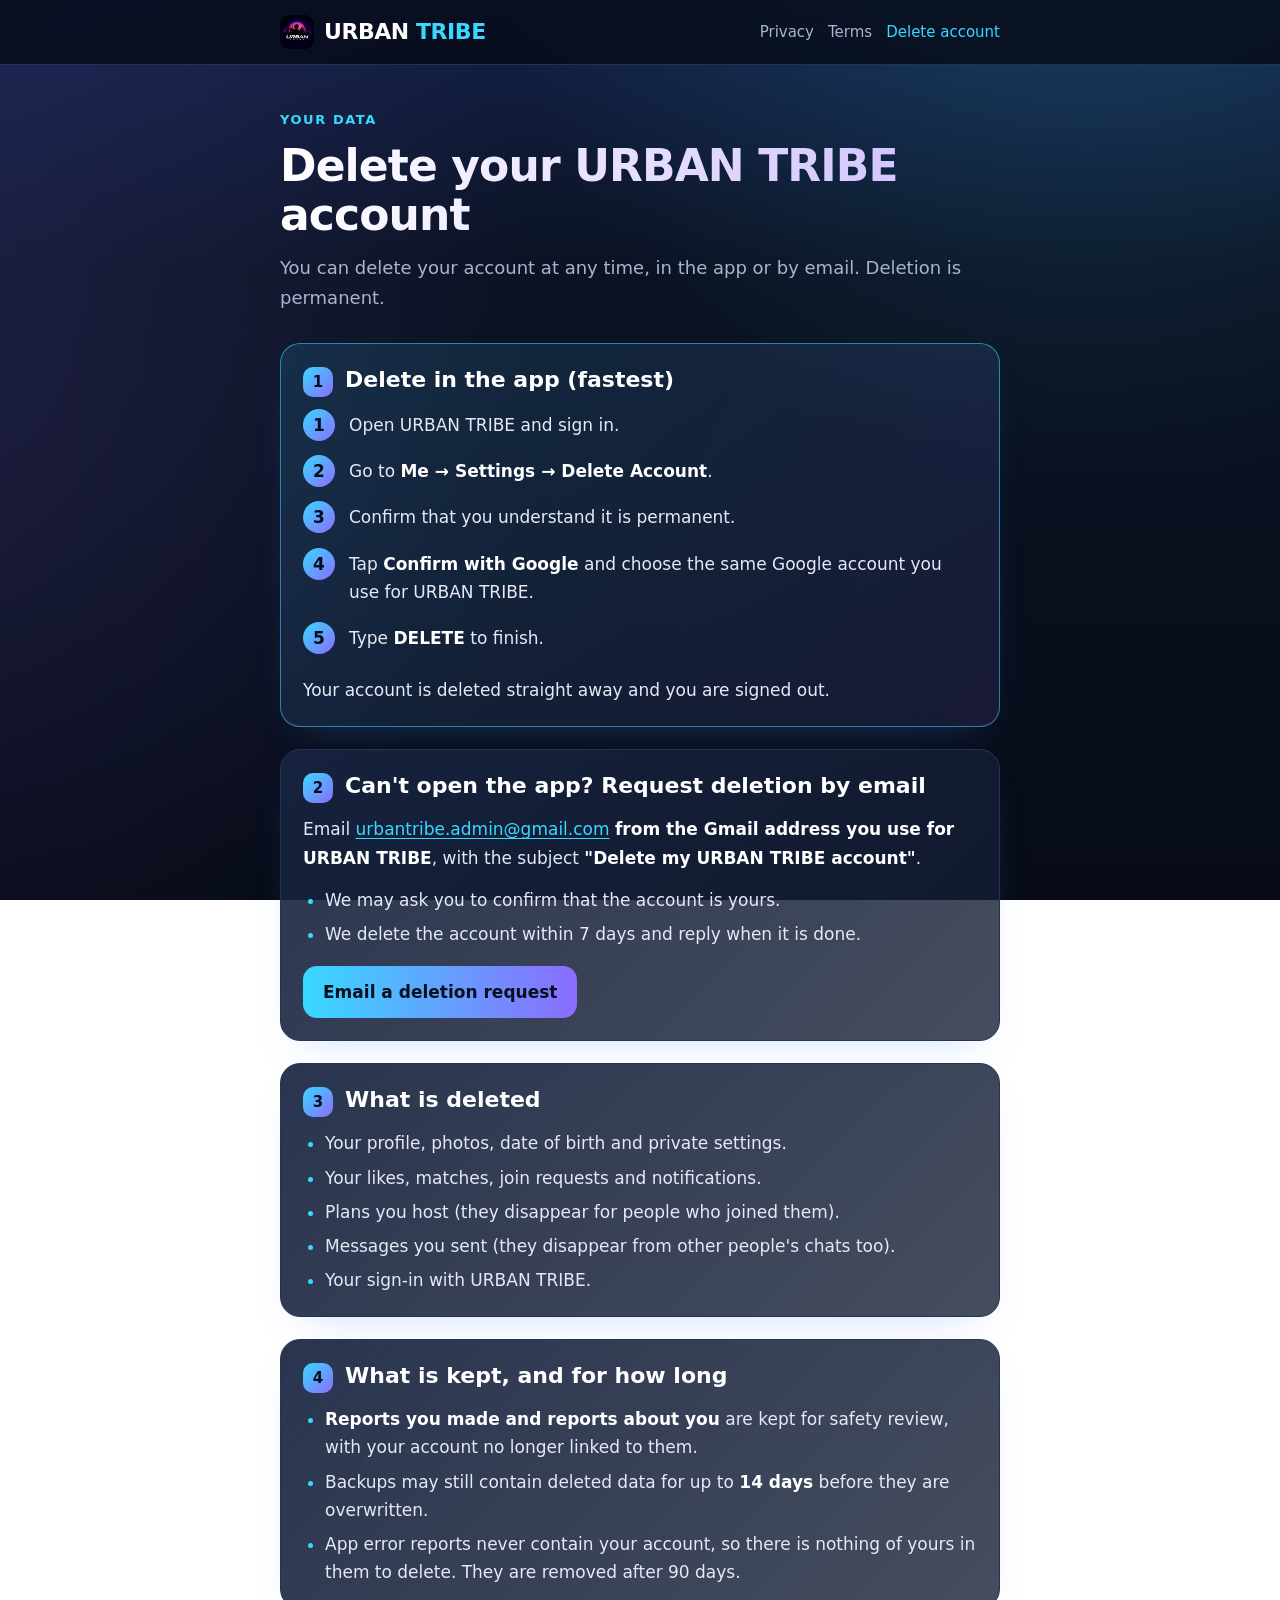
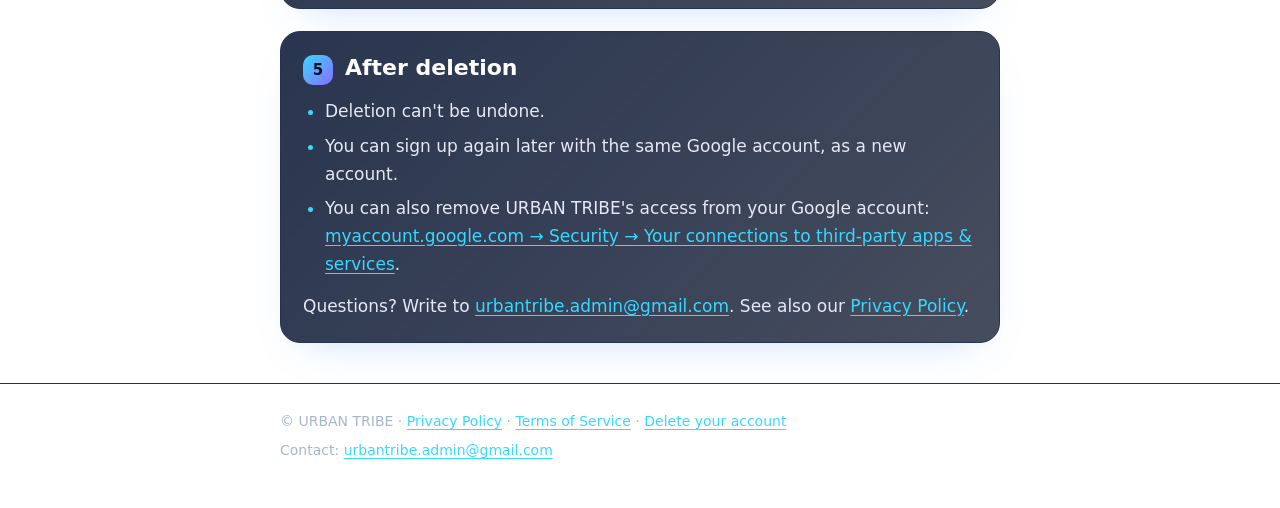
==== delete-account.html @ bcd7cc2e "URBAN TRIBE legal pages: privacy policy, terms, account deletion" ====
<!doctype html>
<html lang="en">
<head>
  <meta charset="utf-8">
  <meta name="viewport" content="width=device-width, initial-scale=1">
  <title>Delete your account · URBAN TRIBE</title>
  <meta name="description" content="How to delete your URBAN TRIBE account and what happens to your data.">
  <link rel="icon" href="icon.png">
  <link rel="stylesheet" href="style.css">
</head>
<body>
<header class="site">
  <div class="wrap">
    <a class="brand" href="index.html"><img src="icon.png" alt=""><b>URBAN <span>TRIBE</span></b></a>
    <nav class="links" aria-label="Legal pages">
      <a href="privacy.html">Privacy</a>
      <a href="terms.html">Terms</a>
      <a href="delete-account.html" aria-current="page">Delete account</a>
    </nav>
  </div>
</header>

<main class="wrap">
  <section class="hero">
    <p class="eyebrow">Your data</p>
    <h1>Delete your URBAN TRIBE account</h1>
    <p class="lede">You can delete your account at any time, in the app or by email. Deletion is permanent.</p>
  </section>

  <section class="card highlight">
    <h2><span class="num">1</span>Delete in the app (fastest)</h2>
    <ol class="steps">
      <li>Open URBAN TRIBE and sign in.</li>
      <li>Go to <strong>Me → Settings → Delete Account</strong>.</li>
      <li>Confirm that you understand it is permanent.</li>
      <li>Tap <strong>Confirm with Google</strong> and choose the same Google account you use for URBAN TRIBE.</li>
      <li>Type <strong>DELETE</strong> to finish.</li>
    </ol>
    <p>Your account is deleted straight away and you are signed out.</p>
  </section>

  <section class="card">
    <h2><span class="num">2</span>Can't open the app? Request deletion by email</h2>
    <p>Email <a href="mailto:urbantribe.admin@gmail.com">urbantribe.admin@gmail.com</a> <strong>from the Gmail address you use for URBAN TRIBE</strong>, with the subject <strong>"Delete my URBAN TRIBE account"</strong>.</p>
    <ul>
      <li>We may ask you to confirm that the account is yours.</li>
      <li>We delete the account within 7 days and reply when it is done.</li>
    </ul>
    <a class="button" href="mailto:urbantribe.admin@gmail.com?subject=Delete%20my%20URBAN%20TRIBE%20account">Email a deletion request</a>
  </section>

  <section class="card">
    <h2><span class="num">3</span>What is deleted</h2>
    <ul>
      <li>Your profile, photos, date of birth and private settings.</li>
      <li>Your likes, matches, join requests and notifications.</li>
      <li>Plans you host (they disappear for people who joined them).</li>
      <li>Messages you sent (they disappear from other people's chats too).</li>
      <li>Your sign-in with URBAN TRIBE.</li>
    </ul>
  </section>

  <section class="card">
    <h2><span class="num">4</span>What is kept, and for how long</h2>
    <ul>
      <li><strong>Reports you made and reports about you</strong> are kept for safety review, with your account no longer linked to them.</li>
      <li>Backups may still contain deleted data for up to <strong>14 days</strong> before they are overwritten.</li>
      <li>App error reports never contain your account, so there is nothing of yours in them to delete. They are removed after 90 days.</li>
    </ul>
  </section>

  <section class="card">
    <h2><span class="num">5</span>After deletion</h2>
    <ul>
      <li>Deletion can't be undone.</li>
      <li>You can sign up again later with the same Google account, as a new account.</li>
      <li>You can also remove URBAN TRIBE's access from your Google account: <a href="https://myaccount.google.com/connections" rel="noopener">myaccount.google.com → Security → Your connections to third-party apps &amp; services</a>.</li>
    </ul>
    <p>Questions? Write to <a href="mailto:urbantribe.admin@gmail.com">urbantribe.admin@gmail.com</a>. See also our <a href="privacy.html">Privacy Policy</a>.</p>
  </section>
</main>

<footer class="site">
  <div class="wrap">
    <p>© URBAN TRIBE · <a href="privacy.html">Privacy Policy</a> · <a href="terms.html">Terms of Service</a> · <a href="delete-account.html">Delete your account</a></p>
    <p>Contact: <a href="mailto:urbantribe.admin@gmail.com">urbantribe.admin@gmail.com</a></p>
  </div>
</footer>
</body>
</html>
---- style.css ----
/* URBAN TRIBE legal pages: dark navy, cyan and violet, readable on phones. */
:root {
  --night: #070c18;
  --canvas: #0b1222;
  --panel: #121b30;
  --panel-raised: #172340;
  --border: #253256;
  --text: #e6e9f5;
  --muted: #a9b4cf;
  --heading: #ffffff;
  --cyan: #38d8ff;
  --violet: #8b6cff;
  --placeholder-bg: #3a2a00;
  --placeholder-text: #ffd36b;
}

* { box-sizing: border-box; }

html { -webkit-text-size-adjust: 100%; }

body {
  margin: 0;
  overflow-x: hidden;
  overflow-wrap: break-word;
  background:
    radial-gradient(circle at 85% -10%, rgba(56, 216, 255, 0.16), transparent 40%),
    radial-gradient(circle at -10% 40%, rgba(139, 108, 255, 0.16), transparent 45%),
    linear-gradient(180deg, #14224a 0%, var(--canvas) 30%, var(--night) 100%);
  background-attachment: fixed;
  color: var(--text);
  font-family: system-ui, -apple-system, "Segoe UI", Roboto, "Helvetica Neue", Arial, sans-serif;
  font-size: 17px;
  line-height: 1.65;
}

a { color: var(--cyan); text-underline-offset: 3px; }
a:hover { color: #8ae9ff; }

.wrap { max-width: 760px; margin: 0 auto; padding: 0 20px; }

header.site {
  position: sticky;
  top: 0;
  z-index: 10;
  background: rgba(7, 12, 24, 0.82);
  backdrop-filter: blur(12px);
  -webkit-backdrop-filter: blur(12px);
  border-bottom: 1px solid var(--border);
}
header.site .wrap {
  display: flex;
  align-items: center;
  justify-content: space-between;
  gap: 12px;
  padding-top: 14px;
  padding-bottom: 14px;
}
.brand {
  display: flex;
  align-items: center;
  gap: 10px;
  font-weight: 800;
  font-size: 22px;
  letter-spacing: -0.02em;
  color: var(--heading);
  text-decoration: none;
}
.brand img { width: 34px; height: 34px; border-radius: 9px; }
.brand span { color: var(--cyan); }
nav.links { display: flex; flex-wrap: wrap; gap: 4px 14px; font-size: 15px; }
nav.links a { color: var(--muted); text-decoration: none; }
nav.links a[aria-current="page"] { color: var(--cyan); }

.hero { padding: 44px 0 8px; }
.eyebrow {
  margin: 0 0 10px;
  color: var(--cyan);
  font-size: 13px;
  font-weight: 700;
  letter-spacing: 0.12em;
  text-transform: uppercase;
}
h1 {
  margin: 0 0 14px;
  font-size: clamp(32px, 7vw, 44px);
  line-height: 1.12;
  letter-spacing: -0.02em;
  background: linear-gradient(90deg, #ffffff 0%, #cbbeff 100%);
  -webkit-background-clip: text;
  background-clip: text;
  color: transparent;
}
.lede { margin: 0; color: var(--muted); font-size: 18px; }
.meta {
  display: flex;
  flex-wrap: wrap;
  gap: 8px 18px;
  margin: 18px 0 0;
  padding: 0;
  list-style: none;
  color: var(--muted);
  font-size: 15px;
}
.meta strong { color: var(--text); font-weight: 600; }

.card {
  margin: 22px 0;
  padding: 22px 22px 8px;
  border: 1px solid var(--border);
  border-radius: 20px;
  background: linear-gradient(135deg, rgba(23, 35, 64, 0.92), rgba(18, 27, 48, 0.78));
  box-shadow: 0 18px 40px -24px rgba(74, 141, 255, 0.35);
}
.card.highlight {
  border-color: rgba(56, 216, 255, 0.55);
  background: linear-gradient(135deg, rgba(56, 216, 255, 0.12), rgba(139, 108, 255, 0.12));
}

h2 {
  display: flex;
  align-items: baseline;
  gap: 12px;
  margin: 0 0 12px;
  color: var(--heading);
  font-size: 22px;
  line-height: 1.3;
}
h2 .num {
  flex: none;
  display: inline-grid;
  place-items: center;
  width: 30px;
  height: 30px;
  border-radius: 10px;
  background: linear-gradient(135deg, var(--cyan), var(--violet));
  color: #08101f;
  font-size: 15px;
  font-weight: 800;
}
h3 { margin: 20px 0 6px; color: var(--cyan); font-size: 17px; }
p { margin: 0 0 14px; }
ul, ol { margin: 0 0 14px; padding-left: 22px; }
li { margin: 6px 0; }
li::marker { color: var(--cyan); }
strong { color: var(--heading); }

table { width: 100%; border-collapse: collapse; margin: 6px 0 16px; font-size: 15px; }
th, td { padding: 10px 8px; border-bottom: 1px solid var(--border); text-align: left; vertical-align: top; }
th { color: var(--cyan); font-weight: 600; }

.steps { counter-reset: step; list-style: none; padding: 0; }
.steps li {
  counter-increment: step;
  position: relative;
  padding: 2px 0 10px 46px;
}
.steps li::before {
  content: counter(step);
  position: absolute;
  left: 0;
  top: 0;
  display: grid;
  place-items: center;
  width: 32px;
  height: 32px;
  border-radius: 50%;
  background: linear-gradient(135deg, var(--cyan), var(--violet));
  color: #08101f;
  font-weight: 800;
}

.placeholder {
  padding: 1px 6px;
  border-radius: 6px;
  background: var(--placeholder-bg);
  color: var(--placeholder-text);
  font-weight: 600;
  overflow-wrap: anywhere;
}

.button {
  display: inline-block;
  margin: 4px 0 14px;
  padding: 12px 20px;
  border-radius: 14px;
  background: linear-gradient(90deg, var(--cyan), var(--violet));
  color: #08101f;
  font-weight: 700;
  text-decoration: none;
}
.button:hover { color: #08101f; filter: brightness(1.08); }

.home-grid { display: grid; gap: 14px; margin: 26px 0; }
.home-grid a.card { display: block; margin: 0; padding: 20px; text-decoration: none; color: var(--text); }
.home-grid a.card strong { display: block; font-size: 19px; margin-bottom: 4px; }
.home-grid a.card span { color: var(--muted); font-size: 15px; }

footer.site {
  margin-top: 40px;
  padding: 26px 0 40px;
  border-top: 1px solid var(--border);
  color: var(--muted);
  font-size: 14px;
}
footer.site p { margin: 0 0 6px; }

@media (max-width: 520px) {
  body { font-size: 16px; }
  .card { padding: 18px 16px 4px; border-radius: 16px; }
  h2 { font-size: 20px; }
  nav.links { font-size: 14px; }
  table { font-size: 14px; }
}
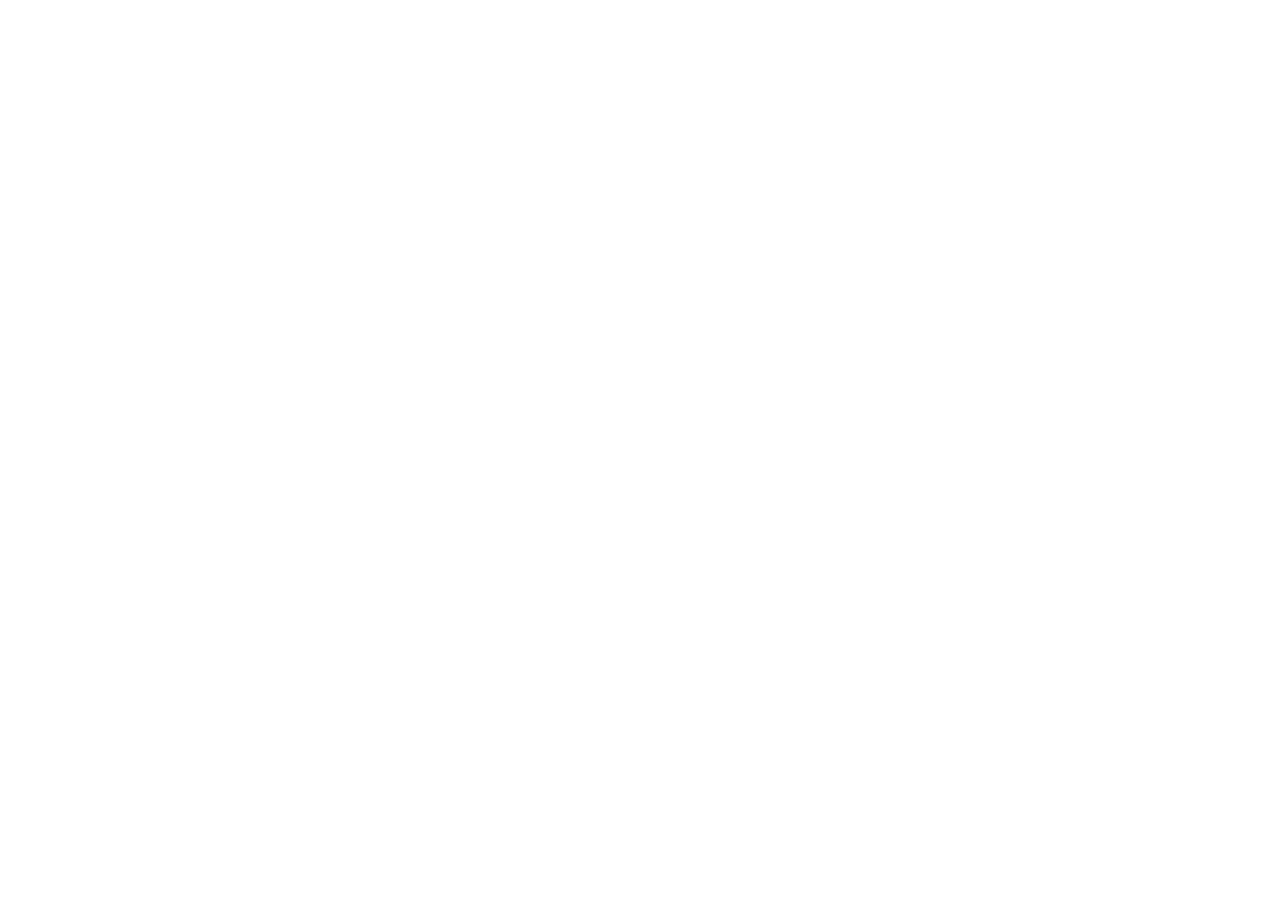
==== commit 1bdb0de7: "Legal pages moved to https://urbantribe-app.github.io/" ====
--- a/delete-account.html
+++ b/delete-account.html
@@ -4,87 +4,18 @@
   <meta charset="utf-8">
   <meta name="viewport" content="width=device-width, initial-scale=1">
   <title>Delete your account · URBAN TRIBE</title>
-  <meta name="description" content="How to delete your URBAN TRIBE account and what happens to your data.">
-  <link rel="icon" href="icon.png">
+  <link rel="canonical" href="https://urbantribe-app.github.io/delete-account.html">
+  <meta http-equiv="refresh" content="0; url=https://urbantribe-app.github.io/delete-account.html">
+  <meta name="robots" content="noindex">
   <link rel="stylesheet" href="style.css">
+  <script>location.replace("https://urbantribe-app.github.io/delete-account.html" + location.hash);</script>
 </head>
 <body>
-<header class="site">
-  <div class="wrap">
-    <a class="brand" href="index.html"><img src="icon.png" alt=""><b>URBAN <span>TRIBE</span></b></a>
-    <nav class="links" aria-label="Legal pages">
-      <a href="privacy.html">Privacy</a>
-      <a href="terms.html">Terms</a>
-      <a href="delete-account.html" aria-current="page">Delete account</a>
-    </nav>
-  </div>
-</header>
-
 <main class="wrap">
   <section class="hero">
-    <p class="eyebrow">Your data</p>
-    <h1>Delete your URBAN TRIBE account</h1>
-    <p class="lede">You can delete your account at any time, in the app or by email. Deletion is permanent.</p>
-  </section>
-
-  <section class="card highlight">
-    <h2><span class="num">1</span>Delete in the app (fastest)</h2>
-    <ol class="steps">
-      <li>Open URBAN TRIBE and sign in.</li>
-      <li>Go to <strong>Me → Settings → Delete Account</strong>.</li>
-      <li>Confirm that you understand it is permanent.</li>
-      <li>Tap <strong>Confirm with Google</strong> and choose the same Google account you use for URBAN TRIBE.</li>
-      <li>Type <strong>DELETE</strong> to finish.</li>
-    </ol>
-    <p>Your account is deleted straight away and you are signed out.</p>
-  </section>
-
-  <section class="card">
-    <h2><span class="num">2</span>Can't open the app? Request deletion by email</h2>
-    <p>Email <a href="mailto:urbantribe.admin@gmail.com">urbantribe.admin@gmail.com</a> <strong>from the Gmail address you use for URBAN TRIBE</strong>, with the subject <strong>"Delete my URBAN TRIBE account"</strong>.</p>
-    <ul>
-      <li>We may ask you to confirm that the account is yours.</li>
-      <li>We delete the account within 7 days and reply when it is done.</li>
-    </ul>
-    <a class="button" href="mailto:urbantribe.admin@gmail.com?subject=Delete%20my%20URBAN%20TRIBE%20account">Email a deletion request</a>
-  </section>
-
-  <section class="card">
-    <h2><span class="num">3</span>What is deleted</h2>
-    <ul>
-      <li>Your profile, photos, date of birth and private settings.</li>
-      <li>Your likes, matches, join requests and notifications.</li>
-      <li>Plans you host (they disappear for people who joined them).</li>
-      <li>Messages you sent (they disappear from other people's chats too).</li>
-      <li>Your sign-in with URBAN TRIBE.</li>
-    </ul>
-  </section>
-
-  <section class="card">
-    <h2><span class="num">4</span>What is kept, and for how long</h2>
-    <ul>
-      <li><strong>Reports you made and reports about you</strong> are kept for safety review, with your account no longer linked to them.</li>
-      <li>Backups may still contain deleted data for up to <strong>14 days</strong> before they are overwritten.</li>
-      <li>App error reports never contain your account, so there is nothing of yours in them to delete. They are removed after 90 days.</li>
-    </ul>
-  </section>
-
-  <section class="card">
-    <h2><span class="num">5</span>After deletion</h2>
-    <ul>
-      <li>Deletion can't be undone.</li>
-      <li>You can sign up again later with the same Google account, as a new account.</li>
-      <li>You can also remove URBAN TRIBE's access from your Google account: <a href="https://myaccount.google.com/connections" rel="noopener">myaccount.google.com → Security → Your connections to third-party apps &amp; services</a>.</li>
-    </ul>
-    <p>Questions? Write to <a href="mailto:urbantribe.admin@gmail.com">urbantribe.admin@gmail.com</a>. See also our <a href="privacy.html">Privacy Policy</a>.</p>
+    <h1>This page has moved</h1>
+    <p class="lede">URBAN TRIBE's legal pages are now at <a href="https://urbantribe-app.github.io/delete-account.html">https://urbantribe-app.github.io/delete-account.html</a>.</p>
   </section>
 </main>
-
-<footer class="site">
-  <div class="wrap">
-    <p>© URBAN TRIBE · <a href="privacy.html">Privacy Policy</a> · <a href="terms.html">Terms of Service</a> · <a href="delete-account.html">Delete your account</a></p>
-    <p>Contact: <a href="mailto:urbantribe.admin@gmail.com">urbantribe.admin@gmail.com</a></p>
-  </div>
-</footer>
 </body>
 </html>
